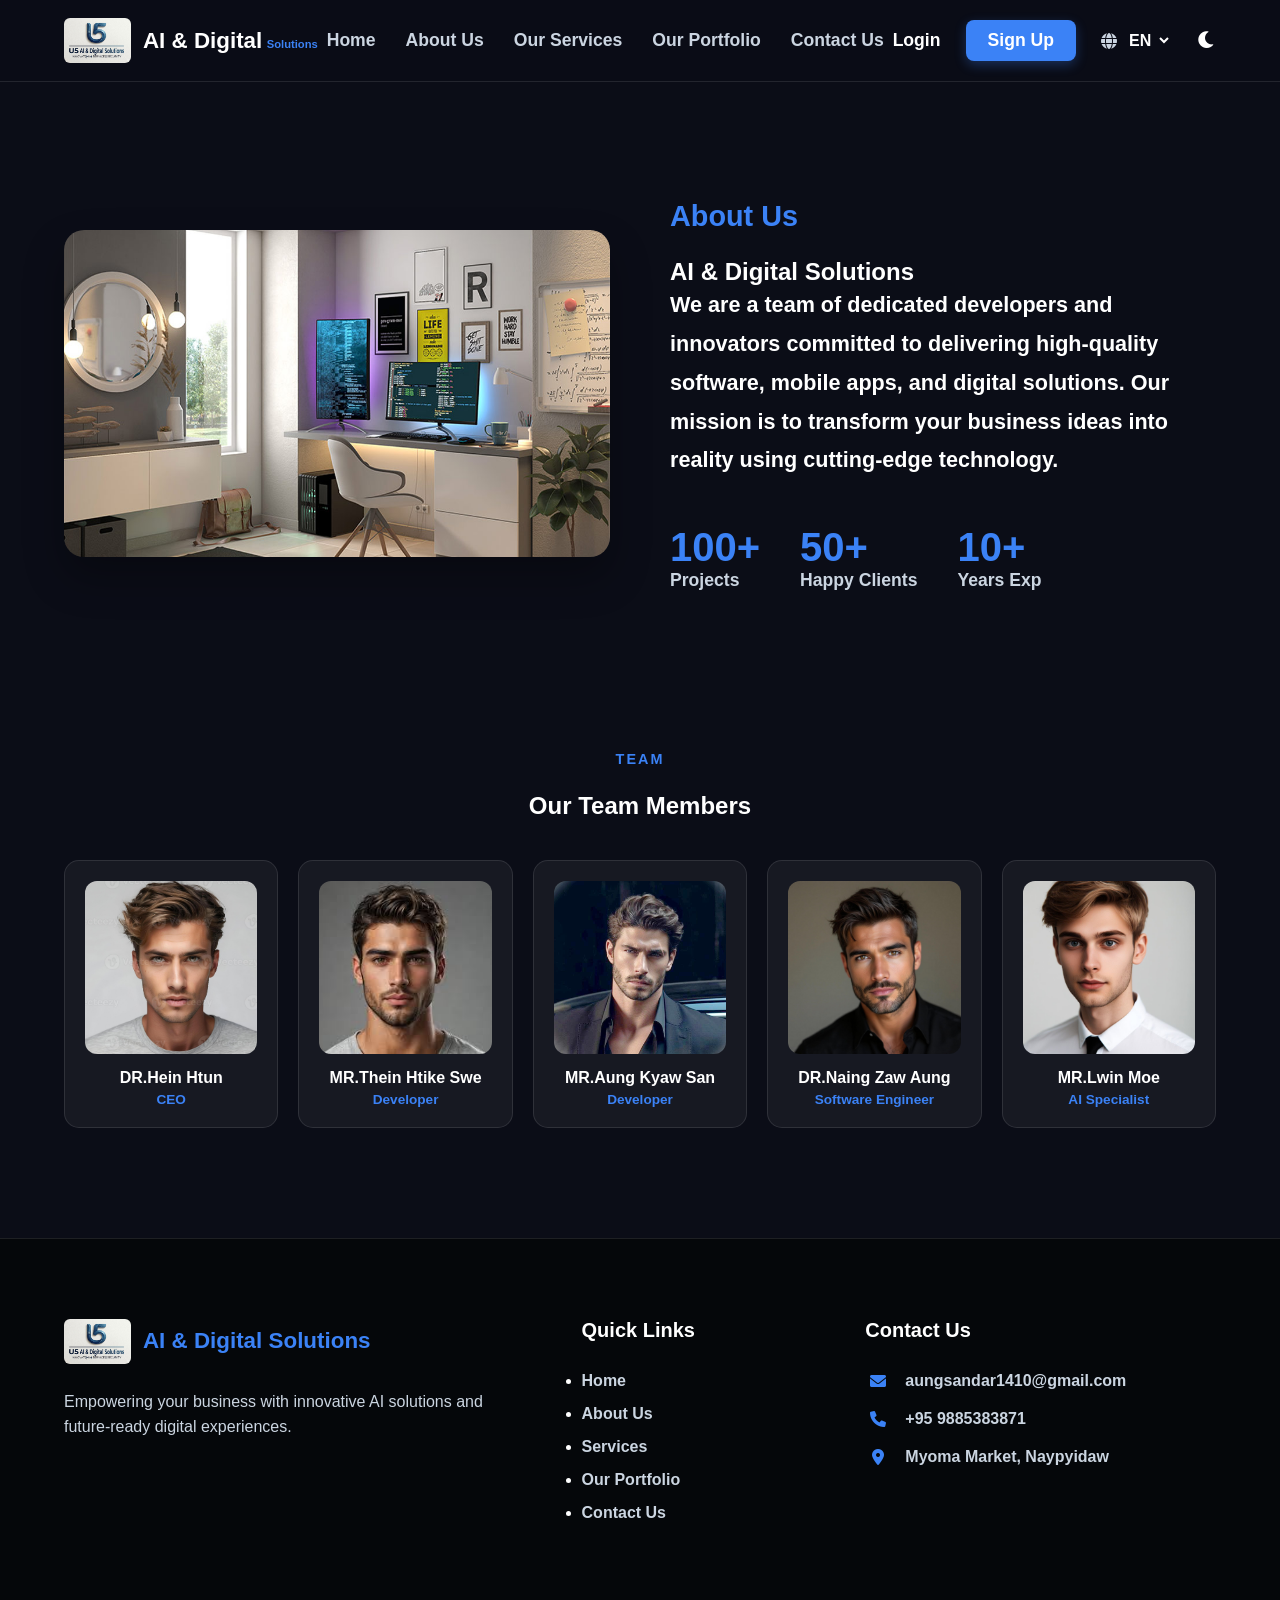
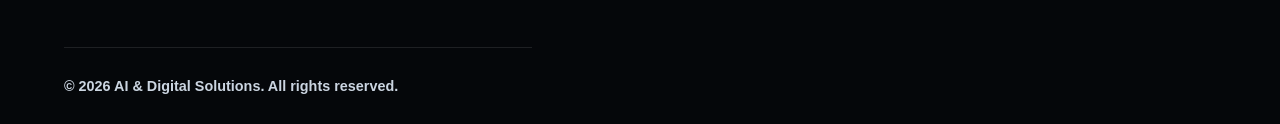
==== frontend/about.html @ fa0c750f "Fix navigation menu and footer in about page" ====
<!DOCTYPE html>
<html lang="en">

<head>
    <meta charset="UTF-8">
    <meta name="viewport" content="width=device-width, initial-scale=1.0">
    <title>About Us | AI & Digital Solutions</title>
    <link rel="stylesheet" href="style.css">
    <link rel="stylesheet" href="https://cdnjs.cloudflare.com/ajax/libs/font-awesome/6.0.0/css/all.min.css">
    <style>
        .about-page-content {
            padding-top: 100px;
            min-height: 80vh;
        }
    </style>
</head>

<body data-theme="dark">
    <nav class="navbar">
        <div class="logo-container">
            <img src="logo.png" alt="Agency Logo" class="agency-logo-small">
            <div class="logo-text">
                <span class="brand-name">AI & Digital</span>
                <span class="brand-tagline">Solutions</span>
            </div>
        </div>

        <ul class="nav-links">
            <li><a href="index.html" data-key="nav-home">Home</a></li>
            <li><a href="about.html" data-key="nav-about">About Us</a></li>
            <li><a href="services.html" data-key="nav-services">Our Services</a></li>
            <li><a href="index.html#portfolio" data-key="nav-portfolio">Our Portfolio</a></li>
            <li><a href="index.html#contact" data-key="nav-contact">Contact Us</a></li>
        </ul>

        <div class="nav-extras">
            <a href="#" class="btn-login">Login</a>
            <a href="#" class="btn-signup">Sign Up</a>
            <div class="language-selector">
                <i class="fas fa-globe"></i>
                <select id="lang-switch">
                    <option value="en">EN</option>
                    <option value="mm">MM</option>
                </select>
            </div>
            <button id="theme-toggle"><i class="fas fa-moon" id="theme-icon"></i></button>
        </div>
    </nav>

    <div class="about-page-content">
        <section id="about" class="about">
            <div class="about-container">
                <div class="about-left">
                    <div class="about-image-wrapper">
                        <img src="assets/images/about-us.jpg" alt="About Our Agency">
                        <div class="experience-badge">
                            <h2 data-key="about-exp-num">10+</h2>
                            <p data-key="about-exp-text">Years Experience</p>
                        </div>
                    </div>
                </div>

                <div class="about-right">
                    <span class="sub-title" data-key="about-sub-title">ကျွန်ုပ်တို့အကြောင်း</span>
                    <h2 class="section-title" data-key="about-main-title">AI & Digital Solutions</h2>
                    <p class="about-description" data-key="about-desc">
                        ကျွန်ုပ်တို့သည် အရည်အသွေးမြင့် Software များ၊ Mobile Application များနှင့် Digital
                        ဝန်ဆောင်မှုများကို အကောင်းဆုံး ဖန်တီးပေးနေသည့် အဖွဲ့အစည်းတစ်ခု ဖြစ်ပါသည်။ လူကြီးမင်းတို့၏
                        စီးပွားရေးလုပ်ငန်းများကို ခေတ်မီနည်းပညာများ အသုံးပြု၍ ပိုမိုတိုးတက်အောင် ကူညီဆောင်ရွက်ပေးရန်မှာ
                        ကျွန်ုပ်တို့၏ ရည်မှန်းချက်ဖြစ်ပါသည်။
                    </p>

                    <div class="about-stats">
                        <div class="stat-item">
                            <h3 data-key="stat-projects">70+</h3>
                            <p data-key="stat-projects-text">ပရောဂျက်များ</p>
                        </div>
                        <div class="stat-item">
                            <h3 data-key="stat-clients">80+</h3>
                            <p data-key="stat-clients-text">သုံးစွဲသူများ</p>
                        </div>
                        <div class="stat-item">
                            <h3 data-key="stat-exp">7+</h3>
                            <p data-key="stat-exp-text">နှစ်အတွေ့အကြုံ</p>
                        </div>
                    </div>
                </div>
            </div>
        </section>

        <section class="team-section">
            <div class="container">
                <div class="section-header">
                    <span class="sub-title">TEAM</span>
                    <h2 class="section-title" data-key="team-title">ကျွန်ုပ်တို့၏အဖွဲ့ဝင်များ</h2>
                </div>
                <div class="team-grid">
                    <div class="team-card">
                        <div class="member-img"><img src="assets/images/team1.jpg" alt="CEO"></div>
                        <div class="member-info">
                            <h3 data-key="team-1-name">DR.Hein Htun</h3>
                            <p data-key="team-1-role">CEO</p>
                        </div>
                    </div>
                    <div class="team-card">
                        <div class="member-img"><img src="assets/images/team2.jpg" alt="Developer"></div>
                        <div class="member-info">
                            <h3 data-key="team-2-name">MR.Thein Htike Swe</h3>
                            <p data-key="team-2-role">Developer</p>
                        </div>
                    </div>
                    <div class="team-card">
                        <div class="member-img"><img src="assets/images/team3.jpg" alt="Developer"></div>
                        <div class="member-info">
                            <h3 data-key="team-3-name">MR.Aung Kyaw San</h3>
                            <p data-key="team-3-role">Developer</p>
                        </div>
                    </div>
                    <div class="team-card">
                        <div class="member-img"><img src="assets/images/team4.jpg" alt="Software Engineer"></div>
                        <div class="member-info">
                            <h3 data-key="team-4-name">DR.Naing Zaw Aung</h3>
                            <p data-key="team-4-role">Software Engineer</p>
                        </div>
                    </div>
                    <div class="team-card">
                        <div class="member-img"><img src="assets/images/team5.jpg" alt="AI Specialist"></div>
                        <div class="member-info">
                            <h3 data-key="team-5-name">MR.Lwin Moe</h3>
                            <p data-key="team-5-role">AI Specialist</p>
                        </div>
                    </div>
                </div>
            </div>
        </section>
    </div>

    <footer class="footer">
        <div class="footer-container">
            <div class="footer-about">
                <div class="footer-logo">
                    <img src="logo.png" alt="Logo">
                    <span>AI & Digital Solutions</span>
                </div>
                <p data-key="footer-desc">ကျွန်ုပ်တို့သည် ခေတ်မီဆန်းသစ်သော AI နည်းပညာများနှင့် Digital
                    ဝန်ဆောင်မှုများကို အသုံးပြု၍ သင့်လုပ်ငန်းများကို အကောင်းဆုံး ကူညီဆောင်ရွက်ပေးနေပါသည်။</p>
            </div>
            <div class="footer-links">
                <h3 data-key="footer-quick-links">Quick Links</h3>
                <ul>
                    <li><a href="index.html">Home</a></li>
                    <li><a href="about.html">About Us</a></li>
                    <li><a href="index.html#services">Services</a></li>
                    <li><a href="index.html#portfolio" data-key="nav-portfolio">Portfolio</a></li>
                    <li><a href="index.html#contact" data-key="nav-contact">Contact Us</a></li>
                </ul>
            </div>
            <div class="footer-contact">
                <h3 data-key="footer-contact-title">Contact Us</h3>
                <div class="contact-item"><i class="fas fa-envelope"></i> <span>aungsandar1410@gmail.com</span></div>
                <div class="contact-item"><i class="fas fa-phone"></i> <span>+95 9885383871</span></div>
                <div class="contact-item"><i class="fas fa-location-dot"></i><span>Myoma Market, Naypyidaw</span>
                </div>
            </div>
            <div class="footer-bottom">
                <p>&copy; 2026 AI & Digital Solutions. All rights reserved.</p>
            </div>
    </footer>
    <script src="script.js"></script>
</body>

</html>
---- frontend/style.css ----
/* --- ၁။ Theme Variables --- */
:root {
    --bg-color: #0b0d17;
    --text-color: #ffffff;
    --card-bg: rgba(255, 255, 255, 0.05);
    --nav-bg: rgba(11, 13, 23, 0.95);
    /* နည်းနည်း ပိုအရောင်ရင့်ထားသည် */
    --primary-blue: #3b82f6;
    --text-dim: #cbd5e1;
    --glass-border: rgba(255, 255, 255, 0.1);
    --hero-overlay: linear-gradient(135deg, rgba(11, 13, 23, 0.6) 0%, rgba(11, 13, 23, 0.9) 100%);
}

[data-theme="light"] {
    --bg-color: #f8fafc;
    --text-color: #0f172a;
    --card-bg: rgba(255, 255, 255, 0.8);
    --nav-bg: rgba(255, 255, 255, 0.9);
    --text-dim: #475569;
    --glass-border: rgba(15, 23, 42, 0.1);
    --hero-overlay: linear-gradient(135deg, rgba(248, 250, 252, 0.7) 0%, rgba(248, 250, 252, 0.9) 100%);
}

* {
    margin: 0;
    padding: 0;
    box-sizing: border-box;
    font-family: 'Segoe UI', sans-serif;
    transition: 0.3s ease;
}

body {
    background-color: var(--bg-color);
    color: var(--text-color);
    overflow-x: hidden;
}

/* --- ၂။ Navbar (ပိုကြီးပြီး Bold တင်ထားသည်) --- */
.navbar {
    display: flex;
    justify-content: space-between;
    align-items: center;
    padding: 18px 5%;
    /* Bar ကို နည်းနည်း ပိုကြီးစေရန် Padding တိုးထားသည် */
    position: fixed;
    top: 0;
    width: 100%;
    z-index: 1000;
    background-color: var(--nav-bg);
    border-bottom: 1px solid var(--glass-border);
    backdrop-filter: blur(15px);
}

.logo-container {
    display: flex;
    align-items: center;
    gap: 12px;
}

.agency-logo-small {
    height: 45px;
    /* Logo ကို အနည်းငယ် ပိုကြီးထားသည် */
    width: auto;
    border-radius: 6px;
}

.brand-name {
    font-size: 1.4rem;
    /* စာလုံးကြီးပေးထားသည် */
    font-weight: 800;
    /* Extra Bold */
}

.brand-tagline {
    font-size: 0.7rem;
    color: var(--primary-blue);
    font-weight: 800;
}

.nav-links {
    display: flex;
    list-style: none;
    gap: 30px;
}

.nav-links a {
    text-decoration: none;
    color: var(--text-dim);
    font-size: 1.1rem;
    /* Menu စာလုံးကြီးပေးထားသည် */
    font-weight: 700;
    /* Bold တင်ထားသည် */
}

.nav-links a:hover {
    color: var(--primary-blue);
}

.nav-extras {
    display: flex;
    align-items: center;
    gap: 25px;
}

.btn-login {
    text-decoration: none;
    color: var(--text-color);
    font-size: 1.1rem;
    font-weight: 700;
    /* Bold */
}

.btn-signup {
    text-decoration: none;
    background: var(--primary-blue);
    color: white;
    padding: 10px 22px;
    border-radius: 8px;
    font-size: 1.1rem;
    font-weight: 700;
    /* Bold */
    box-shadow: 0 4px 12px rgba(59, 130, 246, 0.3);
}

.language-selector {
    display: flex;
    align-items: center;
    gap: 8px;
    color: var(--text-dim);
    font-weight: 700;
}

#lang-switch {
    background: transparent;
    color: var(--text-color);
    border: none;
    font-size: 1rem;
    cursor: pointer;
    font-weight: 700;
    outline: none;
}

#theme-toggle {
    background: transparent;
    border: none;
    color: var(--text-color);
    cursor: pointer;
    font-size: 1.2rem;
}

/* --- ၃။ Hero Section --- */
.hero {
    min-height: 100vh;
    display: flex;
    flex-direction: column;
    justify-content: center;
    align-items: center;
    padding: 160px 5% 40px 5%;
    position: relative;
    background: var(--hero-overlay), url('https://images.unsplash.com/photo-1451187580459-43490279c0fa?auto=format&fit=crop&q=80');
    background-size: cover;
    background-position: center;
    background-attachment: fixed;
}

.hero-container {
    display: flex;
    justify-content: space-between;
    align-items: center;
    width: 100%;
    max-width: 1300px;
    z-index: 2;
    margin-bottom: 60px;
}

.hero-title {
    font-size: clamp(2.5rem, 5vw, 3.5rem);
    font-weight: 800;
    line-height: 1.1;
}

.highlight {
    color: var(--primary-blue);
}

.hero-subtitle {
    color: var(--text-dim);
    font-size: 1.4rem;
    margin: 25px 0 40px;
    font-weight: 600;
}

.hero-btns {
    display: flex;
    gap: 20px;
}

.btn-get-started {
    background: var(--primary-blue);
    color: white;
    padding: 15px 35px;
    border-radius: 50px;
    text-decoration: none;
    font-weight: 600;
    display: flex;
    align-items: center;
    gap: 10px;
}

.btn-contact-us {
    background: rgba(255, 255, 255, 0.1);
    color: var(--text-color);
    padding: 15px 35px;
    border-radius: 50px;
    text-decoration: none;
    font-weight: 600;
    border: 1px solid var(--glass-border);
}

.feature-image-wrapper {
    background: transparent;
    border: none;
    box-shadow: none;
    padding: 0;
}

.agency-logo-large {
    width: 100%;
    min-width: 480px;
    max-width: 580px;
    height: auto;
    border-radius: 12px;
}

/* --- ၄။ Logo Marquee --- */
.logos-container {
    width: 100%;
    overflow: hidden;
    padding: 60px 0;
    background: transparent;
    border: none;
    white-space: nowrap;
    z-index: 3;
}

.logos-wrapper {
    display: flex;
    width: fit-content;
}

.logos-slide {
    display: flex;
    align-items: center;
    animation: 30s slide infinite linear;
}

.logos-slide img {
    height: 90px;
    margin: 0 55px;
    border-radius: 10px;
    transition: 0.3s;
}

.logos-slide img:hover {
    transform: scale(1.1);
}

@keyframes slide {
    from {
        transform: translateX(0);
    }

    to {
        transform: translateX(-100%);
    }
}

.scroll-down-icon {
    position: absolute;
    bottom: 30px;
    left: 50%;
    transform: translateX(-50%);
    color: var(--text-dim);
    font-size: 1.5rem;
    animation: bounce 2s infinite;
}

@keyframes bounce {

    0%,
    20%,
    50%,
    80%,
    100% {
        transform: translateY(0) translateX(-50%);
    }

    40% {
        transform: translateY(-10px) translateX(-50%);
    }
}

/* --- ၅။ System Status --- */
.system-status .dot {
    height: 10px;
    width: 10px;
    background-color: #22c55e;
    border-radius: 50%;
    display: inline-block;
    box-shadow: 0 0 10px #22c55e;
    animation: pulse 2s infinite;
}

@keyframes pulse {
    0% {
        opacity: 1;
    }

    50% {
        opacity: 0.4;
    }

    100% {
        opacity: 1;
    }
}

/* --- ၆။ About Section (Badge ဖျက်ပြီး စာသားကြီးထားသည်) --- */
.about {
    padding: 100px 5%;
    display: flex;
    align-items: center;
    justify-content: center;
}

.about-container {
    display: grid;
    grid-template-columns: 1fr 1fr;
    gap: 60px;
    max-width: 1200px;
    align-items: center;
}

.about-image-wrapper {
    position: relative;
}

.about-image-wrapper img {
    width: 100%;
    border-radius: 20px;
    box-shadow: 0 20px 40px rgba(0, 0, 0, 0.3);
}

/* အပြာရောင်အကွက် (Badge) ကို ဖျက်လိုက်သည် */
.experience-badge {
    display: none;
}

.sub-title {
    font-size: 1.8rem;
    /* "ကျွန်ုပ်တို့အကြောင်း" စာသားကို ကြီးပေးထားသည် */
    font-weight: 800;
    color: var(--primary-blue);
    margin-bottom: 25px;
    display: block;
}

.about-description {
    font-size: 1.35rem;
    /* စာသားကို ကြီးပေးထားသည် */
    font-weight: 600;
    /* Bold တင်ထားသည် */
    line-height: 1.8;
    color: var(--text-color);
}

.about-stats {
    display: flex;
    gap: 40px;
    margin-top: 45px;
}

.stat-item h3 {
    font-size: 2.5rem;
    font-weight: 800;
    color: var(--primary-blue);
}

.stat-item p {
    font-size: 1.1rem;
    font-weight: 700;
    color: var(--text-dim);
}

/* --- ၇။ Footer Styling --- */
.footer {
    background-color: #05070a;
    padding: 80px 5% 30px 5%;
    border-top: 1px solid var(--glass-border);
    margin-top: 50px;
}

.footer-container {
    display: grid;
    grid-template-columns: 2fr 1fr 1.5fr;
    gap: 50px;
    max-width: 1300px;
    margin: 0 auto;
}

.footer-logo {
    display: flex;
    align-items: center;
    gap: 12px;
    margin-bottom: 25px;
}

.footer-logo img {
    height: 45px;
    border-radius: 6px;
}

.footer-logo span {
    font-weight: 800;
    font-size: 1.4rem;
    color: var(--primary-blue);
}

.footer-about p {
    color: var(--text-dim);
    font-size: 1rem;
    line-height: 1.6;
    font-weight: 500;
}

.footer-links h3,
.footer-contact h3 {
    margin-bottom: 30px;
    font-size: 1.25rem;
    font-weight: 800;
}

.footer-links ul li {
    margin-bottom: 15px;
}

.footer-links ul li a {
    text-decoration: none;
    color: var(--text-dim);
    font-size: 1rem;
    font-weight: 600;
}

.footer-links ul li a:hover {
    color: var(--primary-blue);
    padding-left: 8px;
}

.contact-item {
    display: flex;
    align-items: center;
    gap: 15px;
    margin-bottom: 20px;
    color: var(--text-dim);
    font-weight: 600;
}

.contact-item i {
    color: var(--primary-blue);
    width: 25px;
    text-align: center;
}

.footer-bottom {
    border-top: 1px solid var(--glass-border);
    margin-top: 60px;
    padding-top: 30px;
    display: flex;
    justify-content: space-between;
    align-items: center;
    color: var(--text-dim);
    font-size: 0.9rem;
    font-weight: 600;
}

/* --- ၈။ Responsive Design --- */
@media (max-width: 992px) {

    .about-container,
    .footer-container {
        grid-template-columns: 1fr;
        text-align: center;
    }

    .about-stats,
    .footer-logo {
        justify-content: center;
    }
}

@media (max-width: 768px) {
    .footer-bottom {
        flex-direction: column;
        gap: 20px;
    }
}

/* --- အရင်ရှိပြီးသား CSS တွေကို မထိဘဲ အောက်ဆုံးမှာ ဒီအပိုင်းကို ထပ်တိုးပေးပါ --- */

.team-section {
    padding: 60px 5%;
    text-align: center;
}

.section-header {
    margin-bottom: 40px;
}

.section-header .sub-title {
    color: var(--primary-blue);
    letter-spacing: 2px;
    font-weight: bold;
    font-size: 0.9rem;
}

.team-grid {
    display: grid;
    grid-template-columns: repeat(5, 1fr);
    /* လူ ၅ ယောက် တစ်တန်းတည်း */
    gap: 20px;
    max-width: 1300px;
    margin: 0 auto;
}

.team-card {
    background: var(--card-bg);
    border-radius: 15px;
    padding: 20px;
    border: 1px solid var(--glass-border);
    transition: 0.4s ease;
}

.team-card:hover {
    transform: translateY(-10px);
    border-color: var(--primary-blue);
    background: rgba(59, 130, 246, 0.1);
}

.member-img {
    width: 100%;
    aspect-ratio: 1/1;
    /* ပုံတွေကို စတုရန်းပုံစံ ညီအောင်ထားသည် */
    overflow: hidden;
    border-radius: 12px;
    margin-bottom: 15px;
}

.member-img img {
    width: 100%;
    height: 100%;
    object-fit: cover;
}

.member-info h3 {
    font-size: 1rem;
    margin-bottom: 5px;
    color: #ffffff;
    /* နာမည်ကို အဖြူရောင်ထားသည် */
}

.member-info p {
    font-size: 0.85rem;
    color: var(--primary-blue);
    /* ရာထူးကို အပြာရောင်ထားသည် */
    font-weight: 600;
}

/* Mobile အတွက် တန်းစီပုံ ပြန်ညှိခြင်း */
@media (max-width: 1024px) {
    .team-grid {
        grid-template-columns: repeat(3, 1fr);
    }
}

@media (max-width: 768px) {
    .team-grid {
        grid-template-columns: repeat(2, 1fr);
    }
}

@media (max-width: 480px) {
    .team-grid {
        grid-template-columns: 1fr;
    }
}

/* --- Services Page Styles --- */
.services-grid-container {
    max-width: 1200px;
    margin: 0 auto;
    padding: 0 5%;
}

.services-grid {
    display: grid;
    grid-template-columns: repeat(auto-fit, minmax(280px, 1fr));
    gap: 30px;
    justify-content: center;
}

.service-card {
    background: var(--card-bg);
    border: 1px solid var(--glass-border);
    border-radius: 20px;
    padding: 40px 30px;
    text-align: center;
    transition: all 0.4s cubic-bezier(0.175, 0.885, 0.32, 1.275);
    position: relative;
    overflow: hidden;
}

/* Card ကို Hover လုပ်ရင် ဖြစ်မယ့် Effect */
.service-card:hover {
    transform: translateY(-12px);
    border-color: var(--primary-blue);
    box-shadow: 0 15px 30px rgba(59, 130, 246, 0.2);
    background: rgba(59, 130, 246, 0.05);
}

.service-icon {
    font-size: 3rem;
    color: var(--primary-blue);
    margin-bottom: 20px;
    transition: 0.3s;
}

.service-card:hover .service-icon {
    transform: scale(1.1);
    filter: drop-shadow(0 0 10px var(--primary-blue));
}

.service-card h3 {
    margin-bottom: 15px;
    font-size: 1.3rem;
    color: var(--text-color);
}

.service-card p {
    color: var(--text-dim);
    line-height: 1.6;
    font-size: 0.95rem;
}

/* Mobile အတွက် ညှိချက် */
@media (max-width: 768px) {
    .services-grid {
        grid-template-columns: 1fr;
    }
}
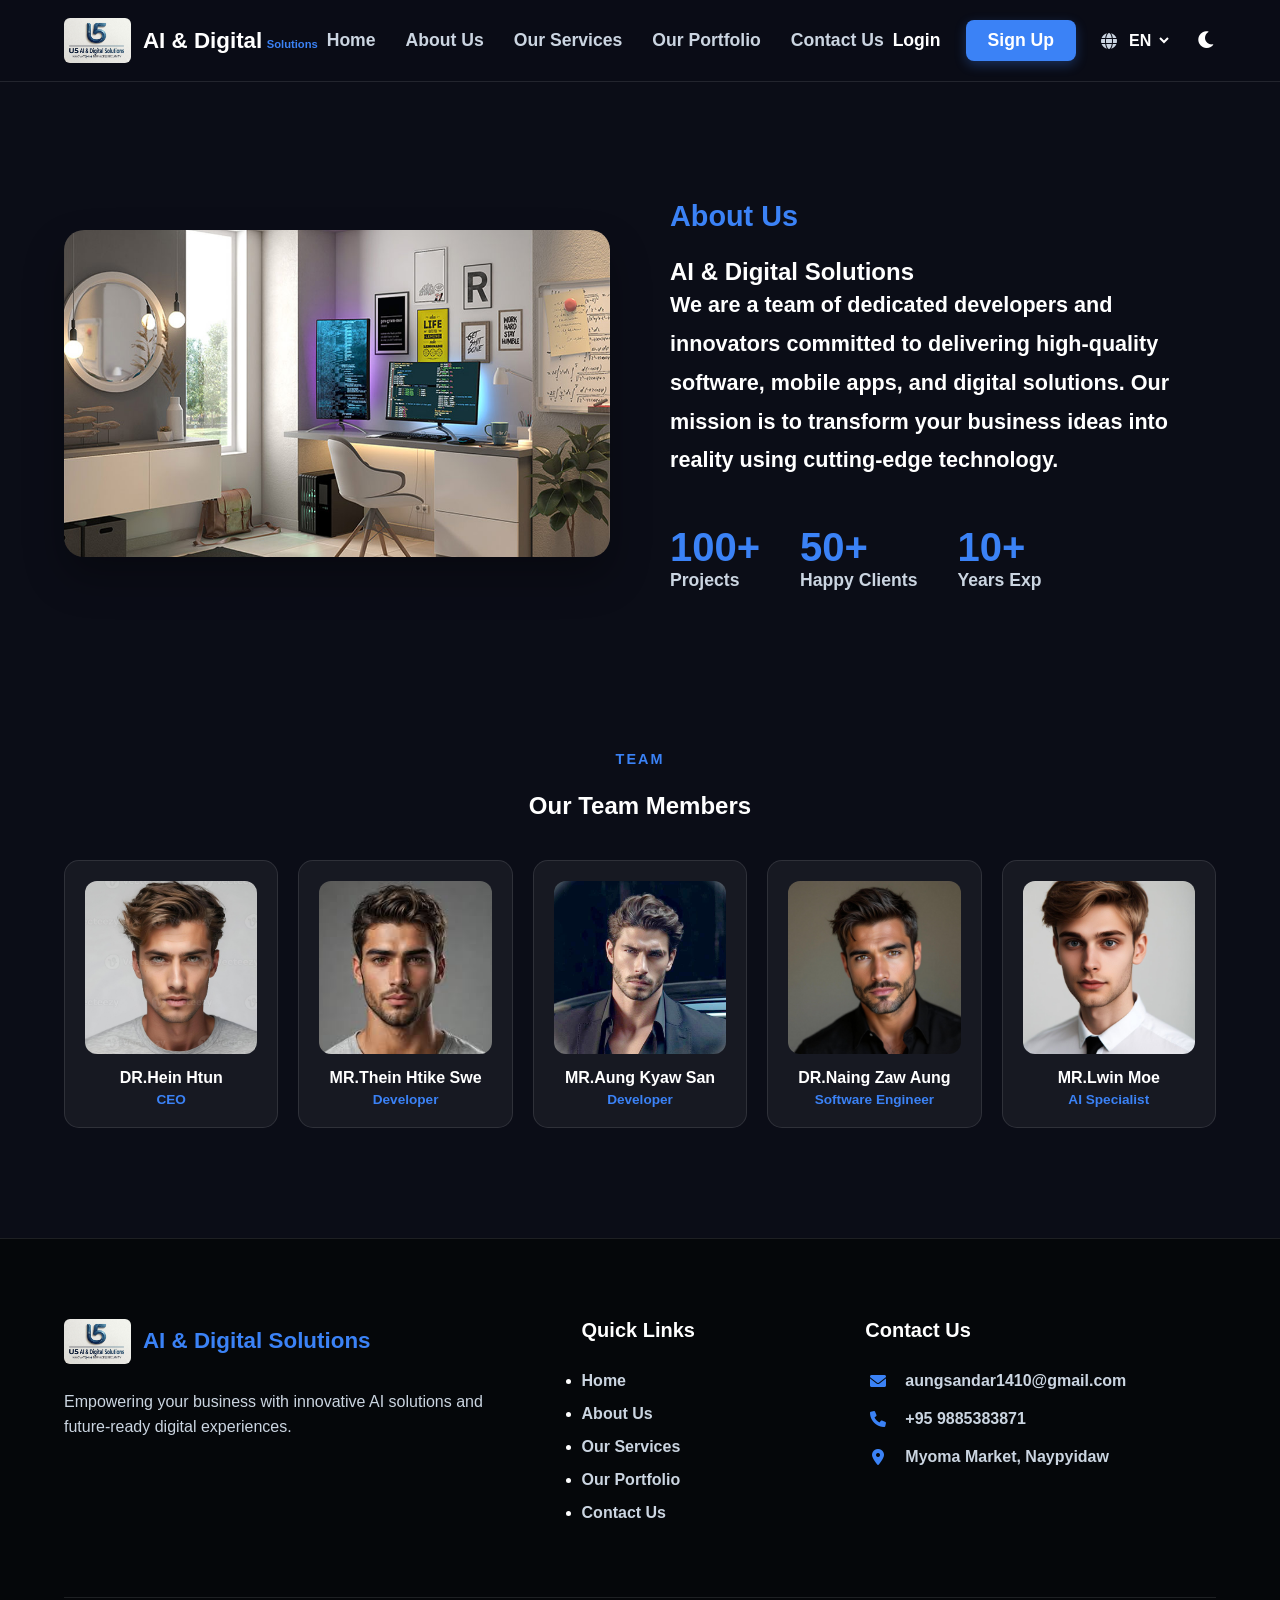
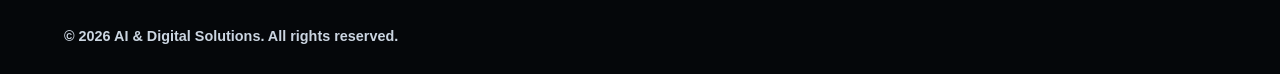
==== commit 3e2e78a4: "Fix navigation menu and footer in about page" ====
--- a/frontend/about.html
+++ b/frontend/about.html
@@ -34,8 +34,8 @@
         </ul>
 
         <div class="nav-extras">
-            <a href="#" class="btn-login">Login</a>
-            <a href="#" class="btn-signup">Sign Up</a>
+            <a href="#" class="btn-login" data-key="btn-login">Login</a>
+            <a href="#" class="btn-signup" data-key="btn-signup">Sign Up</a>
             <div class="language-selector">
                 <i class="fas fa-globe"></i>
                 <select id="lang-switch">
@@ -61,27 +61,26 @@
                 </div>
 
                 <div class="about-right">
-                    <span class="sub-title" data-key="about-sub-title">ကျွန်ုပ်တို့အကြောင်း</span>
+                    <span class="sub-title" data-key="about-sub-title">About Us</span>
                     <h2 class="section-title" data-key="about-main-title">AI & Digital Solutions</h2>
                     <p class="about-description" data-key="about-desc">
-                        ကျွန်ုပ်တို့သည် အရည်အသွေးမြင့် Software များ၊ Mobile Application များနှင့် Digital
-                        ဝန်ဆောင်မှုများကို အကောင်းဆုံး ဖန်တီးပေးနေသည့် အဖွဲ့အစည်းတစ်ခု ဖြစ်ပါသည်။ လူကြီးမင်းတို့၏
-                        စီးပွားရေးလုပ်ငန်းများကို ခေတ်မီနည်းပညာများ အသုံးပြု၍ ပိုမိုတိုးတက်အောင် ကူညီဆောင်ရွက်ပေးရန်မှာ
-                        ကျွန်ုပ်တို့၏ ရည်မှန်းချက်ဖြစ်ပါသည်။
+                        We are an organization creating high-quality software, mobile applications, and digital
+                        services.
+                        Our mission is to help your business grow using modern technology.
                     </p>
 
                     <div class="about-stats">
                         <div class="stat-item">
                             <h3 data-key="stat-projects">70+</h3>
-                            <p data-key="stat-projects-text">ပရောဂျက်များ</p>
+                            <p data-key="stat-projects-text">Projects</p>
                         </div>
                         <div class="stat-item">
                             <h3 data-key="stat-clients">80+</h3>
-                            <p data-key="stat-clients-text">သုံးစွဲသူများ</p>
+                            <p data-key="stat-clients-text">Clients</p>
                         </div>
                         <div class="stat-item">
                             <h3 data-key="stat-exp">7+</h3>
-                            <p data-key="stat-exp-text">နှစ်အတွေ့အကြုံ</p>
+                            <p data-key="stat-exp-text">Years Exp</p>
                         </div>
                     </div>
                 </div>
@@ -91,8 +90,8 @@
         <section class="team-section">
             <div class="container">
                 <div class="section-header">
-                    <span class="sub-title">TEAM</span>
-                    <h2 class="section-title" data-key="team-title">ကျွန်ုပ်တို့၏အဖွဲ့ဝင်များ</h2>
+                    <span class="sub-title" data-key="team-sub-title">TEAM</span>
+                    <h2 class="section-title" data-key="team-title">Our Team Members</h2>
                 </div>
                 <div class="team-grid">
                     <div class="team-card">
@@ -142,15 +141,15 @@
                     <img src="logo.png" alt="Logo">
                     <span>AI & Digital Solutions</span>
                 </div>
-                <p data-key="footer-desc">ကျွန်ုပ်တို့သည် ခေတ်မီဆန်းသစ်သော AI နည်းပညာများနှင့် Digital
-                    ဝန်ဆောင်မှုများကို အသုံးပြု၍ သင့်လုပ်ငန်းများကို အကောင်းဆုံး ကူညီဆောင်ရွက်ပေးနေပါသည်။</p>
+                <p data-key="footer-desc">We help your business succeed using cutting-edge AI technology and digital
+                    services.</p>
             </div>
             <div class="footer-links">
                 <h3 data-key="footer-quick-links">Quick Links</h3>
                 <ul>
-                    <li><a href="index.html">Home</a></li>
-                    <li><a href="about.html">About Us</a></li>
-                    <li><a href="index.html#services">Services</a></li>
+                    <li><a href="index.html" data-key="nav-home">Home</a></li>
+                    <li><a href="about.html" data-key="nav-about">About Us</a></li>
+                    <li><a href="services.html" data-key="nav-services">Services</a></li>
                     <li><a href="index.html#portfolio" data-key="nav-portfolio">Portfolio</a></li>
                     <li><a href="index.html#contact" data-key="nav-contact">Contact Us</a></li>
                 </ul>
@@ -159,12 +158,13 @@
                 <h3 data-key="footer-contact-title">Contact Us</h3>
                 <div class="contact-item"><i class="fas fa-envelope"></i> <span>aungsandar1410@gmail.com</span></div>
                 <div class="contact-item"><i class="fas fa-phone"></i> <span>+95 9885383871</span></div>
-                <div class="contact-item"><i class="fas fa-location-dot"></i><span>Myoma Market, Naypyidaw</span>
-                </div>
+                <div class="contact-item"><i class="fas fa-location-dot"></i><span data-key="footer-location">Myoma
+                        Market, Naypyidaw</span></div>
             </div>
-            <div class="footer-bottom">
-                <p>&copy; 2026 AI & Digital Solutions. All rights reserved.</p>
-            </div>
+        </div>
+        <div class="footer-bottom">
+            <p>&copy; 2026 AI & Digital Solutions. All rights reserved.</p>
+        </div>
     </footer>
     <script src="script.js"></script>
 </body>
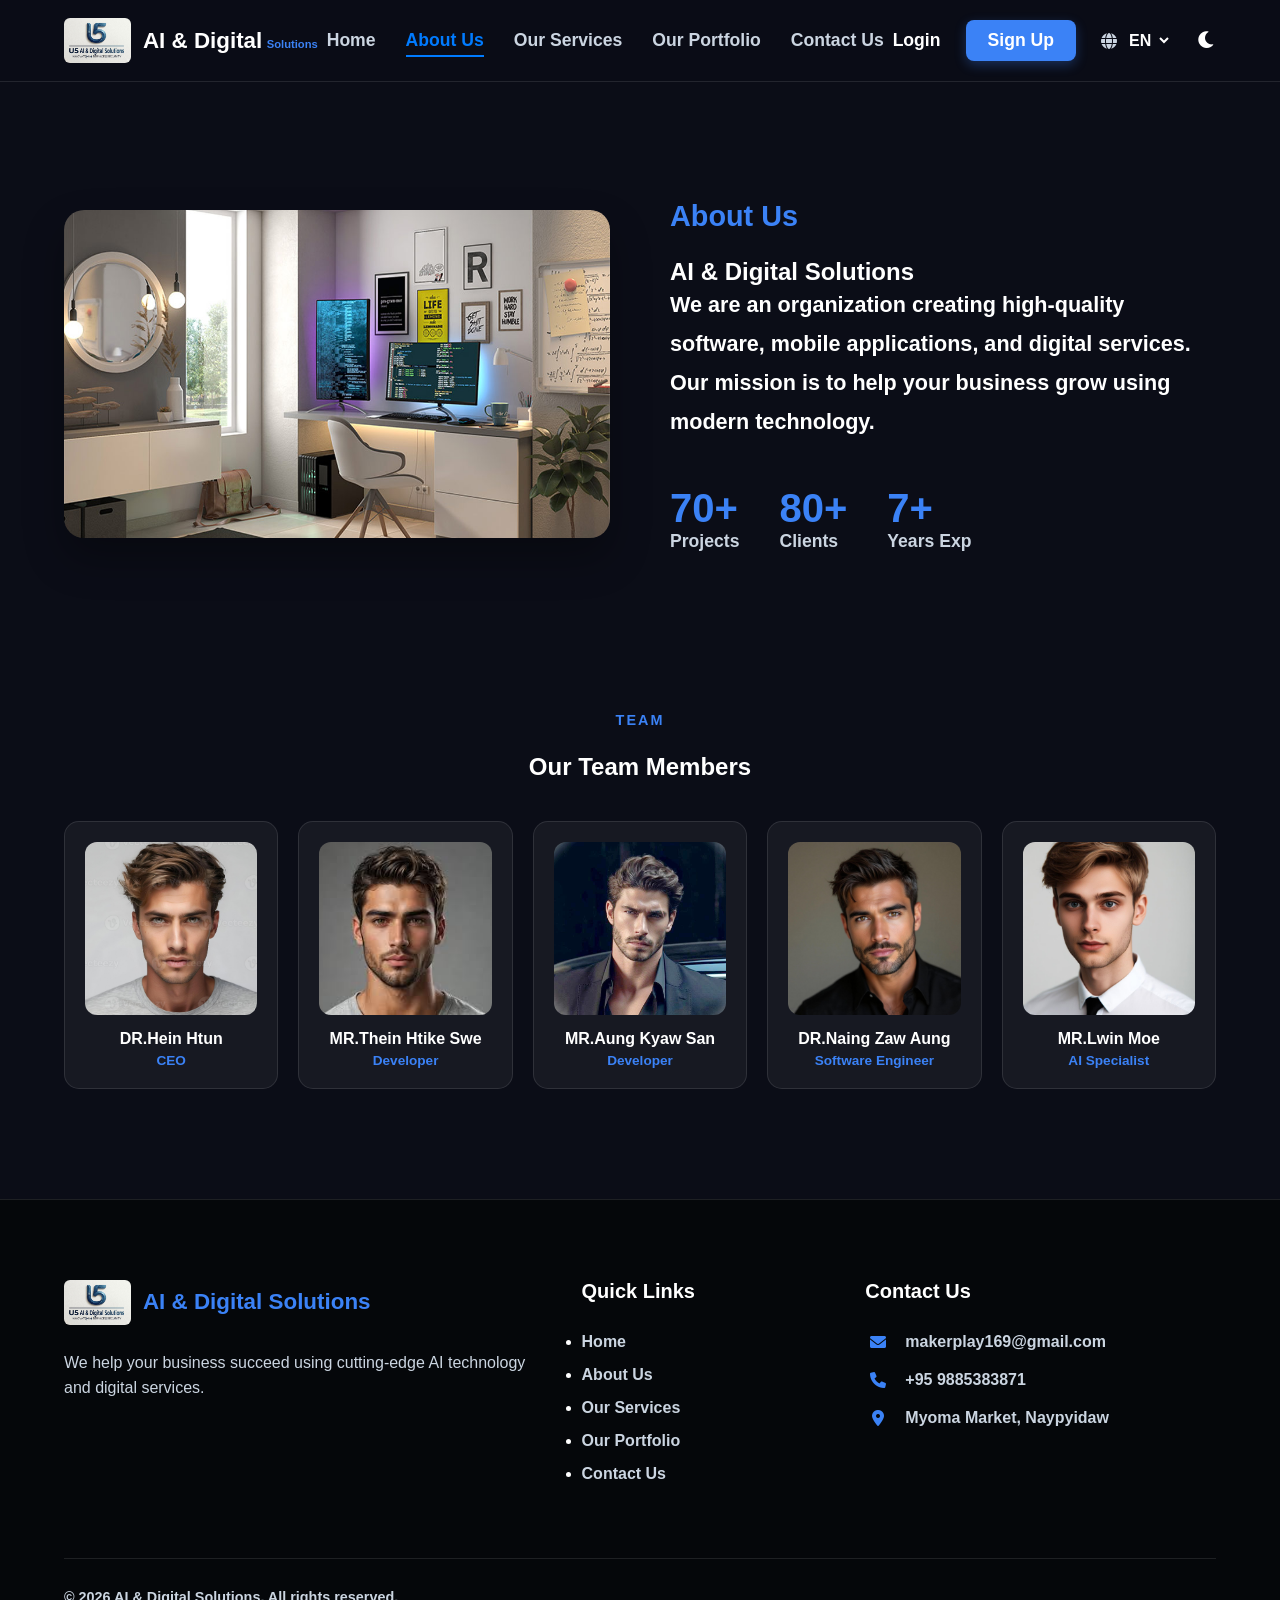
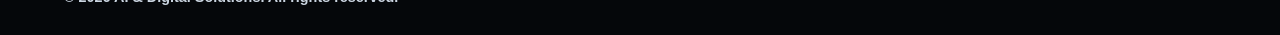
==== commit 44f30950: "Update site name to MM AI Digital" ====
--- a/frontend/about.html
+++ b/frontend/about.html
@@ -156,7 +156,7 @@
             </div>
             <div class="footer-contact">
                 <h3 data-key="footer-contact-title">Contact Us</h3>
-                <div class="contact-item"><i class="fas fa-envelope"></i> <span>aungsandar1410@gmail.com</span></div>
+                <div class="contact-item"><i class="fas fa-envelope"></i> <span>makerplay169@gmail.com</span></div>
                 <div class="contact-item"><i class="fas fa-phone"></i> <span>+95 9885383871</span></div>
                 <div class="contact-item"><i class="fas fa-location-dot"></i><span data-key="footer-location">Myoma
                         Market, Naypyidaw</span></div>
--- a/frontend/style.css
+++ b/frontend/style.css
@@ -595,25 +595,39 @@
 }
 
 /* --- Services Page Styles --- */
+.services-page-content {
+    padding-top: 100px;
+    padding-bottom: 80px;
+    min-height: 80vh;
+}
+
 .services-grid-container {
-    max-width: 1200px;
+    max-width: 1400px;
+    /* အရင် 1200px ကို 1400px ချဲ့လိုက်လို့ ဘေးတွေမှာ ဟမနေတော့ဘဲ ပုံထဲကလို ကျယ်သွားပါမယ် */
     margin: 0 auto;
     padding: 0 5%;
 }
 
 .services-grid {
     display: grid;
-    grid-template-columns: repeat(auto-fit, minmax(280px, 1fr));
+    grid-template-columns: repeat(3, 1fr);
+    /* ၃ ခု အတိအကျ ပေါ်စေရန် auto-fit ဖြုတ်လိုက်သည် */
     gap: 30px;
     justify-content: center;
 }
 
 .service-card {
+    display: flex;
+    flex-direction: column;
+    height: 100%;
+    /* ကတ် ၆ ခုလုံး အမြင့် တစ်ပြေးညီတည်း ဖြစ်စေရန် */
     background: var(--card-bg);
     border: 1px solid var(--glass-border);
-    border-radius: 20px;
+    border-radius: 12px;
+    /* ပုံထဲကလို ထောင့်ချိုးလေးတွေ သေသပ်စေရန် */
     padding: 40px 30px;
-    text-align: center;
+    text-align: left;
+    /* ပုံထဲကအတိုင်း ဘယ်ဘက်ကို ကပ်သွားစေရန် */
     transition: all 0.4s cubic-bezier(0.175, 0.885, 0.32, 1.275);
     position: relative;
     overflow: hidden;
@@ -628,7 +642,7 @@
 }
 
 .service-icon {
-    font-size: 3rem;
+    font-size: 2.5rem;
     color: var(--primary-blue);
     margin-bottom: 20px;
     transition: 0.3s;
@@ -646,14 +660,243 @@
 }
 
 .service-card p {
+    flex-grow: 1;
+    /* စာသားနေရာကို လိုသလောက်ယူပြီး အောက်ခြေက ခလုတ်ကို တွန်းပို့ရန် */
     color: var(--text-dim);
     line-height: 1.6;
     font-size: 0.95rem;
-}
-
-/* Mobile အတွက် ညှိချက် */
+    margin-bottom: 15px;
+}
+
+/* Watch Now ခလုတ်အတွက် CSS */
+.btn-tutorial {
+    display: inline-block;
+    align-self: flex-start;
+    /* ခလုတ်ကို ဘယ်ဘက်မှာပဲ ကပ်နေစေရန် */
+    margin-top: auto;
+    /* အောက်ခြေမှာ ကပ်နေစေရန် */
+    padding: 8px 20px;
+    background-color: var(--primary-blue);
+    color: white !important;
+    text-decoration: none;
+    border-radius: 5px;
+    font-size: 0.9rem;
+    font-weight: bold;
+    transition: 0.3s;
+}
+
+.btn-tutorial:hover {
+    background-color: #38bdf8;
+}
+
+/* Mobile & Tablet အတွက် ညှိချက် */
+@media (max-width: 1024px) {
+    .services-grid {
+        grid-template-columns: repeat(2, 1fr);
+        /* Tablet မှာ ၂ ခုတန်း */
+    }
+}
+
 @media (max-width: 768px) {
     .services-grid {
         grid-template-columns: 1fr;
-    }
+        /* Mobile မှာ ၁ ခုတန်း */
+    }
+}
+
+/* Active Link အတွက် အပြာရောင်မျဉ်းလေး ပေါ်စေရန် */
+.nav-links li a.active {
+    color: #007bff;
+    /* စာသားကို အပြာရောင်ပြောင်းရန် */
+    border-bottom: 2px solid #007bff;
+    /* အောက်က မျဉ်းပြာလေး တားရန် */
+    padding-bottom: 5px;
+    font-weight: bold;
+}
+
+/* --- Contact Page Styles --- */
+.contact-page-container {
+    padding: 100px 5%;
+    min-height: 80vh;
+}
+
+.contact-wrapper {
+    display: flex;
+    flex-wrap: wrap;
+    gap: 40px;
+    max-width: 1200px;
+    margin: 0 auto;
+}
+
+/* Card နှစ်ခုလုံးကို အမည်းရောင်ပြောင်းပြီး Border လေးထည့်ထားပါတယ် */
+/* --- Contact Page Styles --- */
+
+/* ၁။ ပုံမှန် (Day Mode) အတွက် - Card များကို အဖြူရောင်ထားခြင်း */
+.contact-form-section,
+.contact-info-section {
+    flex: 1;
+    min-width: 300px;
+    padding: 30px;
+    background-color: #ffffff;
+    /* Day mode မှာ အဖြူရောင် */
+    border: 1px solid #eeeeee;
+    border-radius: 15px;
+    box-shadow: 0 5px 15px rgba(0, 0, 0, 0.05);
+    color: #000000;
+    /* စာသားကို အမည်းရောင်ထားပါ */
+}
+
+/* Day Mode မှာ Label နှင့် Header အရောင်များ */
+.contact-form-section h2,
+.contact-info-section h2,
+.input-group label {
+    color: #333333;
+}
+
+/* Day Mode မှာ Input Box များ */
+.input-group input,
+.input-group textarea {
+    width: 100%;
+    padding: 12px;
+    border: 1px solid #ddd;
+    border-radius: 8px;
+    background: #ffffff;
+    color: #000000;
+}
+
+/* ၂။ Dark Mode ပြောင်းလိုက်လျှင် - Card များကို အမည်းရောင် ပြောင်းလဲခြင်း */
+[data-theme="dark"] .contact-form-section,
+[data-theme="dark"] .contact-info-section {
+    background-color: #000000;
+    /* Dark mode မှာ အမည်းရောင် */
+    border: 1px solid rgba(255, 255, 255, 0.1);
+    color: #ffffff;
+}
+
+[data-theme="dark"] .contact-form-section h2,
+[data-theme="dark"] .contact-info-section h2,
+[data-theme="dark"] .input-group label {
+    color: #ffffff;
+}
+
+[data-theme="dark"] .input-group input,
+[data-theme="dark"] .input-group textarea {
+    background: rgba(255, 255, 255, 0.05);
+    border: 1px solid rgba(255, 255, 255, 0.2);
+    color: #ffffff;
+}
+
+.input-group {
+    margin-bottom: 20px;
+}
+
+.input-group label {
+    display: block;
+    margin-bottom: 8px;
+    font-weight: bold;
+    color: #cccccc;
+    /* Label စာသားကို ခဲရောင်ဖျော့ဖျော့ပြောင်းခြင်း */
+}
+
+/* Input Box တွေထဲမှာ စာရိုက်ရင် မြင်ရအောင် အရောင်ညှိခြင်း */
+.input-group input,
+.input-group textarea {
+    width: 100%;
+    padding: 12px;
+    border: 1px solid rgba(255, 255, 255, 0.2);
+    border-radius: 8px;
+    background: rgba(255, 255, 255, 0.05);
+    /* Input ထဲကို မှောင်မှောင်လေးဖြစ်စေရန် */
+    color: #ffffff;
+    font-family: inherit;
+    outline: none;
+}
+
+.input-group input:focus,
+.input-group textarea:focus {
+    border-color: #007bff;
+    /* Focus ဖြစ်ရင် အပြာရောင်လင်းစေရန် */
+}
+
+.btn-submit {
+    padding: 12px 25px;
+    background: #007bff;
+    color: white;
+    border: none;
+    border-radius: 8px;
+    cursor: pointer;
+    font-size: 1rem;
+    transition: 0.3s;
+    width: 100%;
+    /* ခလုတ်ကို အပြည့်ဆွဲဆန့်ထားခြင်း */
+}
+
+.btn-submit:hover {
+    background: #0056b3;
+}
+
+.info-item {
+    display: flex;
+    align-items: center;
+    gap: 15px;
+    margin-bottom: 20px;
+}
+
+.info-item i {
+    font-size: 1.5rem;
+    color: #007bff;
+    width: 30px;
+}
+
+.info-item h4 {
+    margin: 0;
+    color: #ffffff;
+}
+
+.info-item p {
+    margin: 0;
+    color: #aaaaaa;
+}
+
+.map-container {
+    margin-top: 30px;
+    height: 250px;
+    border-radius: 10px;
+    overflow: hidden;
+    border: 1px solid rgba(255, 255, 255, 0.1);
+}
+
+.map-container iframe {
+    width: 100%;
+    height: 100%;
+
+}
+
+@media (max-width: 768px) {
+    .contact-wrapper {
+        flex-direction: column;
+    }
+}
+
+.contact-header-text {
+    text-align: center;
+    margin-bottom: 50px;
+}
+
+.contact-header-text h2 {
+    font-size: 2.2rem;
+    color: var(--text-color);
+    margin-bottom: 10px;
+}
+
+.contact-header-text p {
+    font-size: 1.2rem;
+    color: #007bff;
+    /* အပြာရောင်လေးနဲ့ ပေါ်လွင်အောင် ထားခြင်း */
+    font-weight: 500;
+}
+
+/* Dark mode မှာ စာသားအရောင် မပျောက်အောင် ညှိခြင်း */
+[data-theme="dark"] .contact-header-text h2 {
+    color: #ffffff;
 }
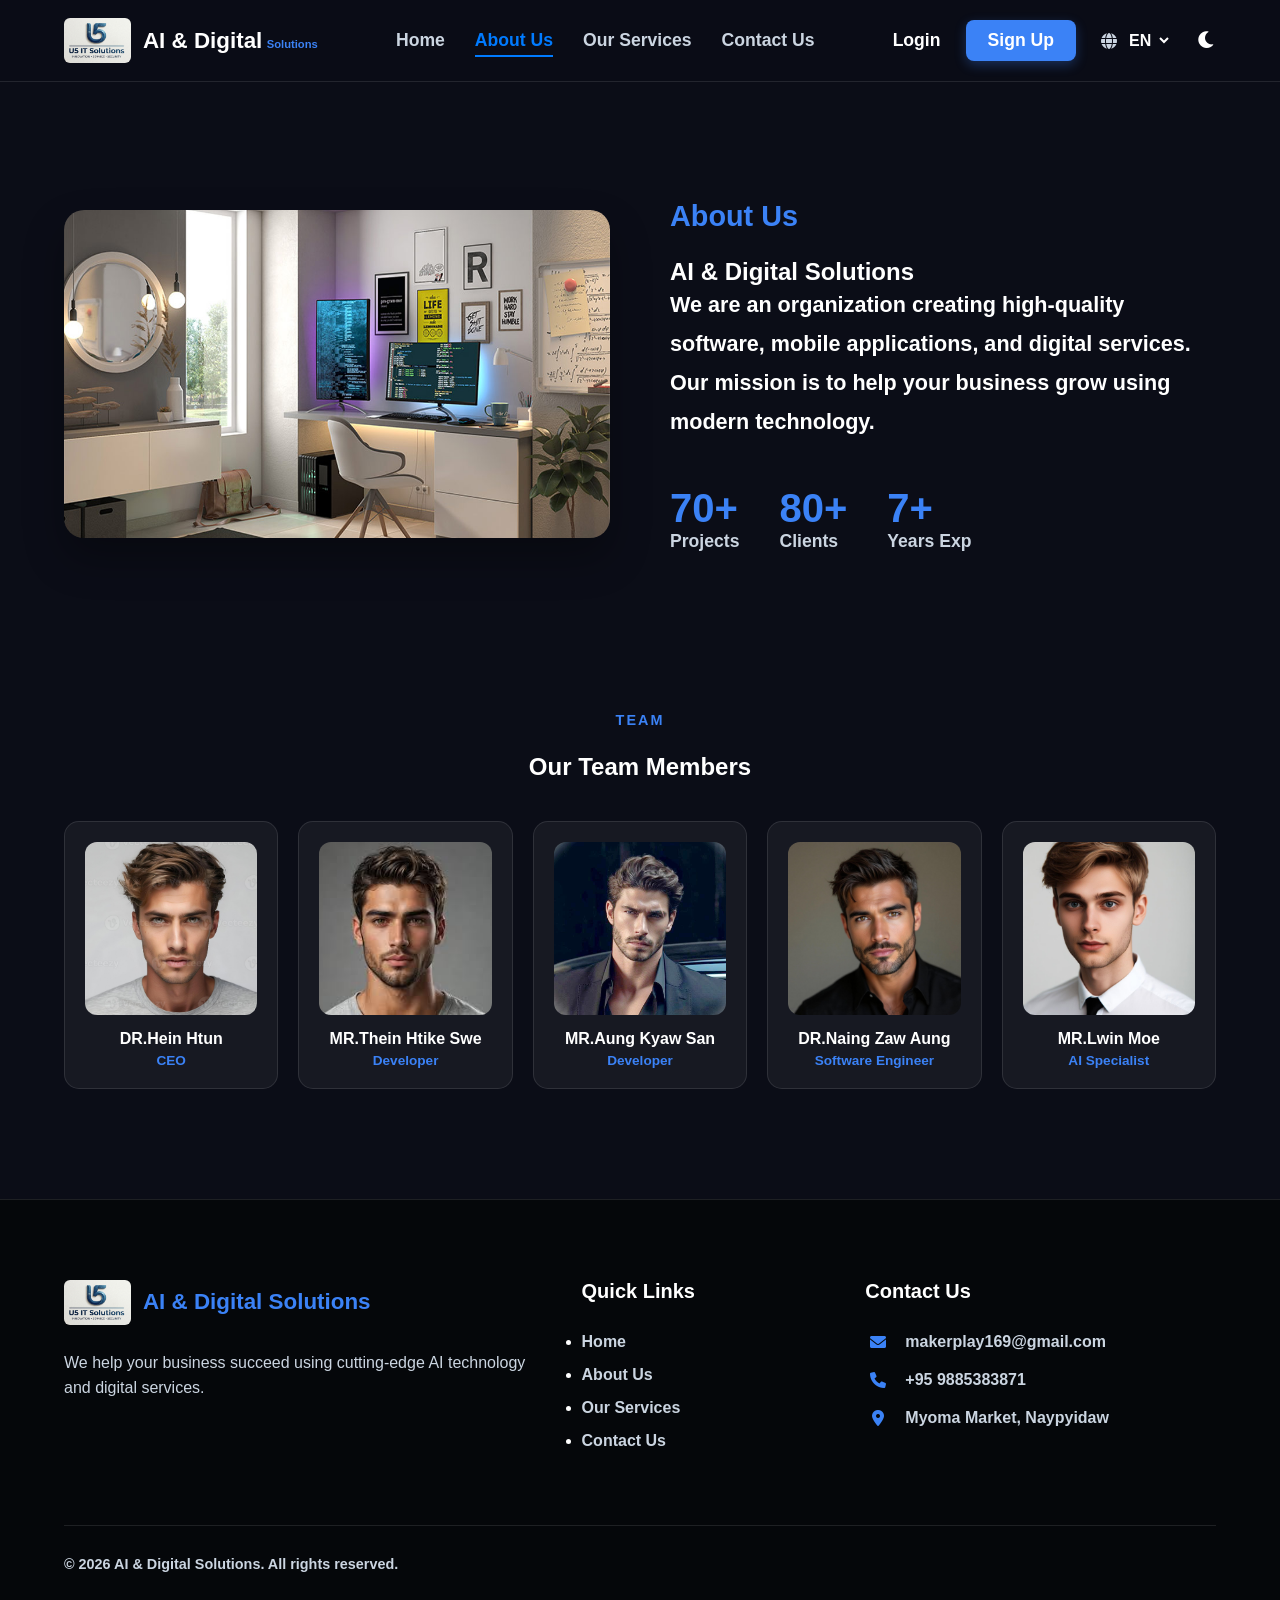
==== commit d358950e: "Fix: Align contact buttons and update software services" ====
--- a/frontend/about.html
+++ b/frontend/about.html
@@ -29,8 +29,8 @@
             <li><a href="index.html" data-key="nav-home">Home</a></li>
             <li><a href="about.html" data-key="nav-about">About Us</a></li>
             <li><a href="services.html" data-key="nav-services">Our Services</a></li>
-            <li><a href="index.html#portfolio" data-key="nav-portfolio">Our Portfolio</a></li>
-            <li><a href="index.html#contact" data-key="nav-contact">Contact Us</a></li>
+            <!-- <li><a href="#" data-key="nav-portfolio">Our Portfolio</a></li> -->
+            <li><a href="contact.html" data-key="nav-contact">Contact Us</a></li>
         </ul>
 
         <div class="nav-extras">
@@ -150,8 +150,8 @@
                     <li><a href="index.html" data-key="nav-home">Home</a></li>
                     <li><a href="about.html" data-key="nav-about">About Us</a></li>
                     <li><a href="services.html" data-key="nav-services">Services</a></li>
-                    <li><a href="index.html#portfolio" data-key="nav-portfolio">Portfolio</a></li>
-                    <li><a href="index.html#contact" data-key="nav-contact">Contact Us</a></li>
+                    <!-- <li><a href="#" data-key="nav-portfolio">Portfolio</a></li> -->
+                    <li><a href="contact.html" data-key="nav-contact">Contact Us</a></li>
                 </ul>
             </div>
             <div class="footer-contact">
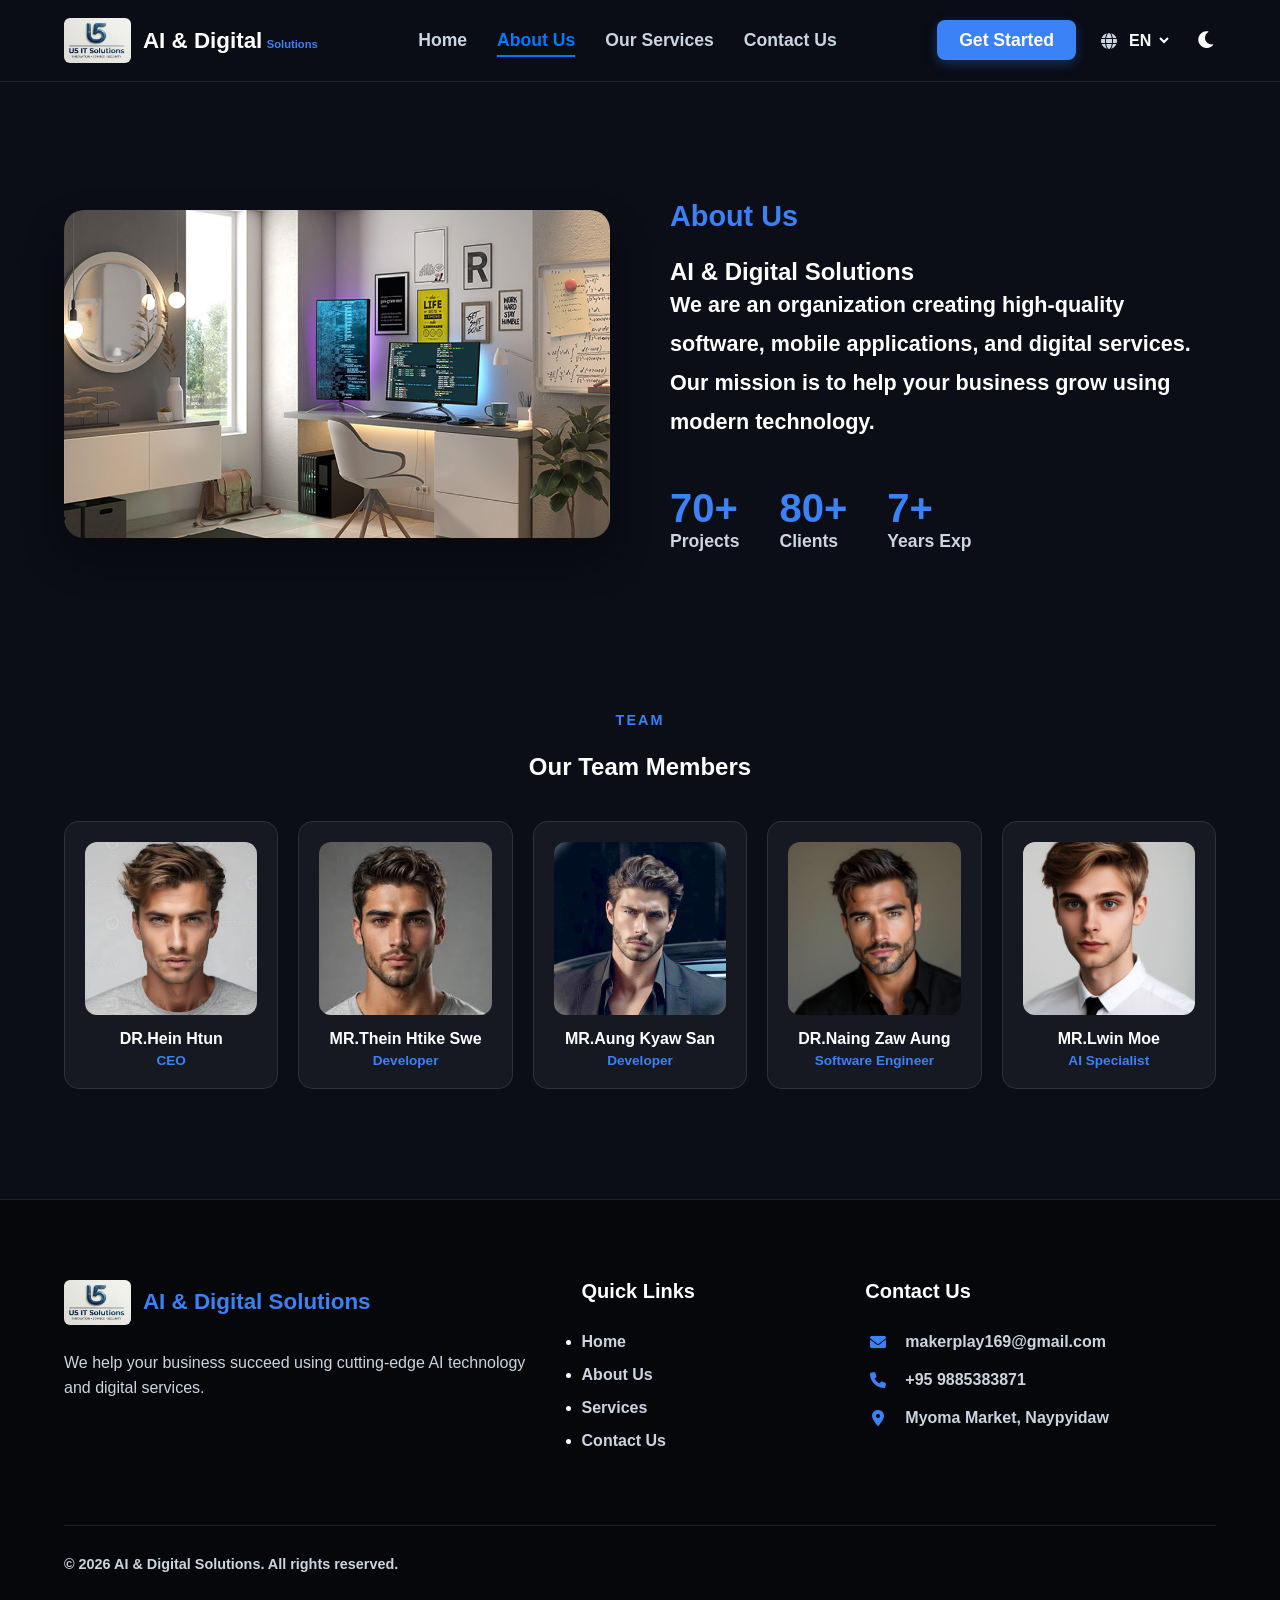
==== commit 464fce57: "Update Google Login settings and About page" ====
--- a/frontend/about.html
+++ b/frontend/about.html
@@ -5,6 +5,7 @@
     <meta charset="UTF-8">
     <meta name="viewport" content="width=device-width, initial-scale=1.0">
     <title>About Us | AI & Digital Solutions</title>
+    <script src="https://accounts.google.com/gsi/client" async defer></script>
     <link rel="stylesheet" href="style.css">
     <link rel="stylesheet" href="https://cdnjs.cloudflare.com/ajax/libs/font-awesome/6.0.0/css/all.min.css">
     <style>
@@ -34,8 +35,7 @@
         </ul>
 
         <div class="nav-extras">
-            <a href="#" class="btn-login" data-key="btn-login">Login</a>
-            <a href="#" class="btn-signup" data-key="btn-signup">Sign Up</a>
+            <div id="nav-auth-container"></div>
             <div class="language-selector">
                 <i class="fas fa-globe"></i>
                 <select id="lang-switch">
--- a/frontend/style.css
+++ b/frontend/style.css
@@ -899,4 +899,63 @@
 /* Dark mode မှာ စာသားအရောင် မပျောက်အောင် ညှိခြင်း */
 [data-theme="dark"] .contact-header-text h2 {
     color: #ffffff;
+}
+
+/* Modal Background */
+.modal {
+    display: none;
+    position: fixed;
+    z-index: 1000;
+    left: 0;
+    top: 0;
+    width: 100%;
+    height: 100%;
+    background-color: rgba(0, 0, 0, 0.7);
+    /* နည်းနည်း ပိုမှောင်မှ Modal က ကြွလာမှာ */
+    backdrop-filter: blur(5px);
+    /* Background ကို ဝါးပေးတာ (Modern look) */
+}
+
+/* Modal Box */
+.modal-content {
+    background-color: #fff;
+    margin: 10% auto;
+    padding: 40px;
+    border-radius: 16px;
+    /* ထောင့်လေးတွေ ပိုဝိုင်းသွားမယ် */
+    width: 90%;
+    max-width: 400px;
+    text-align: center;
+    position: relative;
+    box-shadow: 0 10px 25px rgba(0, 0, 0, 0.2);
+    color: #333;
+}
+
+/* X ခလုတ်ကို နှိပ်ရလွယ်အောင် Area ချဲ့မယ် */
+.close-modal {
+    position: absolute;
+    right: 15px;
+    top: 10px;
+    font-size: 35px;
+    /* နည်းနည်း ထပ်ချဲ့လိုက်တယ် */
+    font-weight: bold;
+    color: #333;
+    cursor: pointer;
+    z-index: 9999 !important;
+    /* ဒါ အရေးကြီးဆုံးပဲ၊ ဘာကမှ လာဖုံးလို့မရအောင် */
+    padding: 10px;
+    /* နှိပ်ရမယ့် ဧရိယာ ပိုကျယ်သွားအောင် */
+    line-height: 1;
+}
+
+.modal {
+    z-index: 9998 !important;
+    /* Modal က ဒုတိယ အပေါ်ဆုံး */
+}
+
+/* Google Button Container */
+.auth-options {
+    margin-top: 25px;
+    display: flex;
+    justify-content: center;
 }
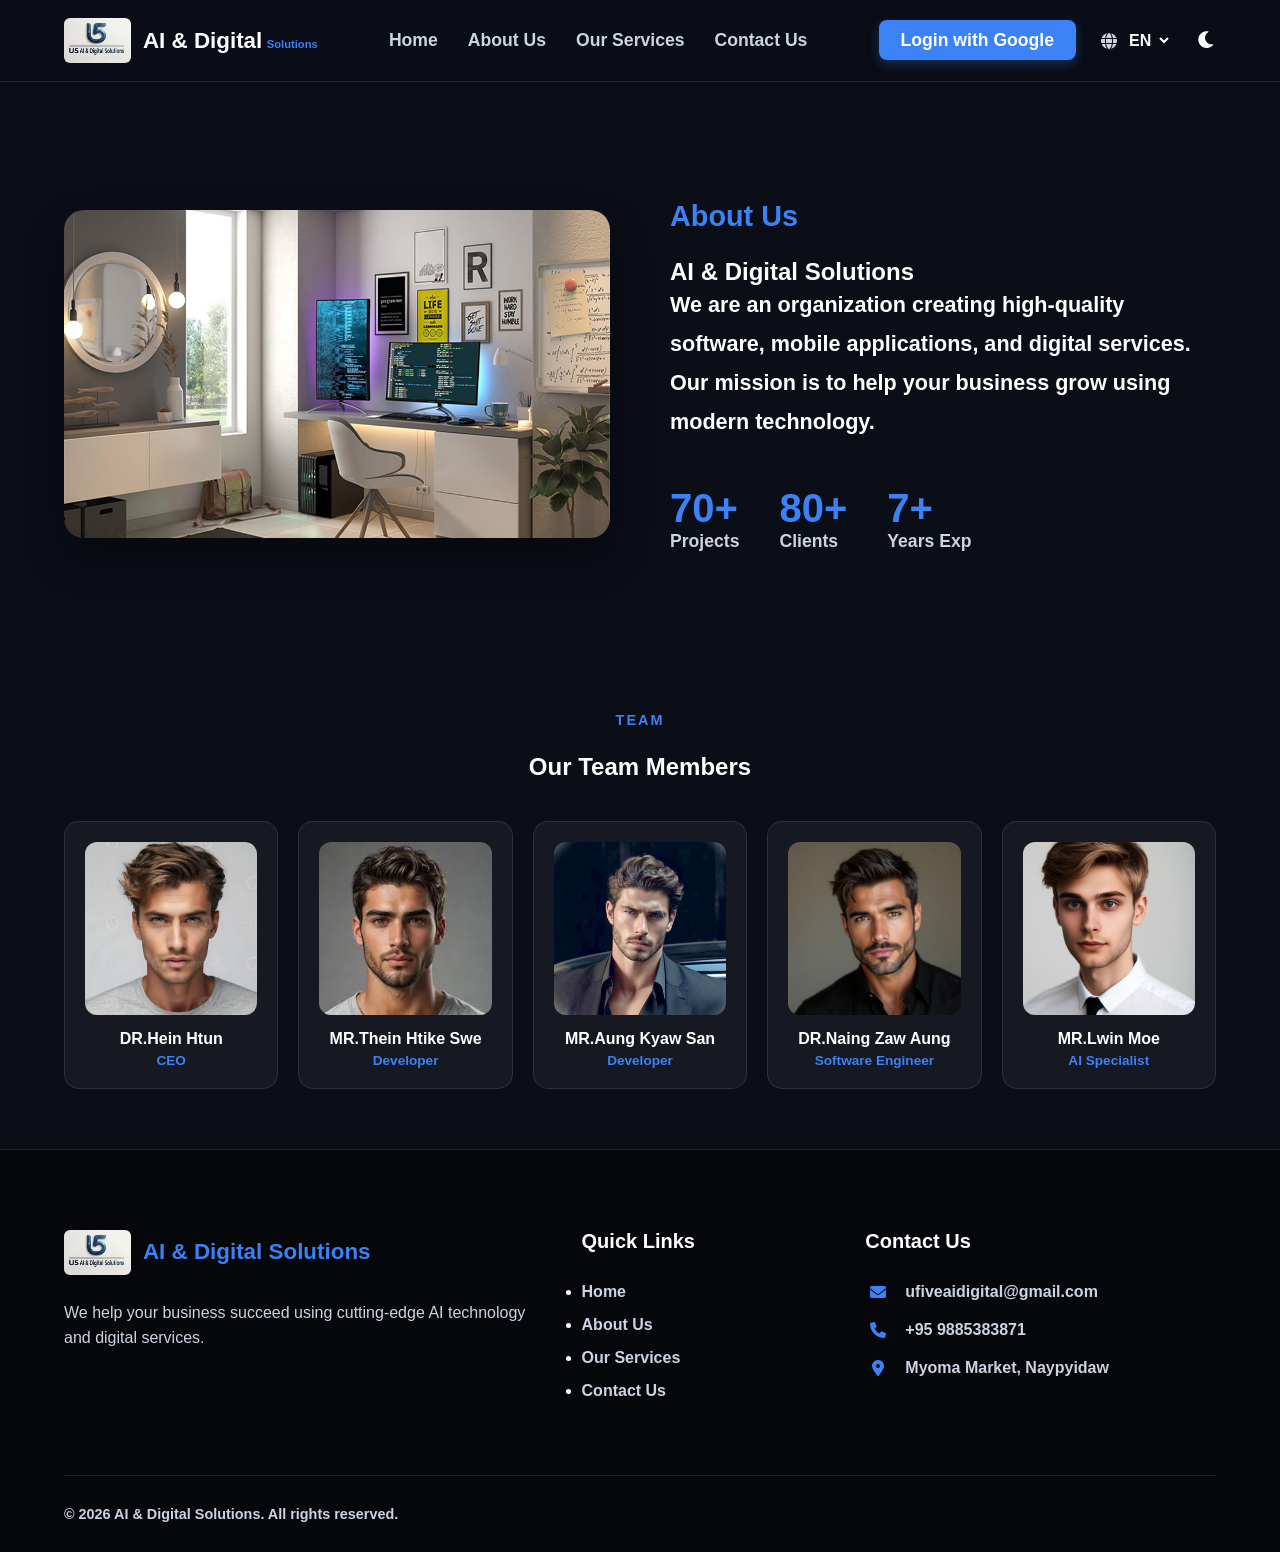
==== commit a0c0e94b: "Mongodb Update" ====
--- a/frontend/about.html
+++ b/frontend/about.html
@@ -156,7 +156,7 @@
             </div>
             <div class="footer-contact">
                 <h3 data-key="footer-contact-title">Contact Us</h3>
-                <div class="contact-item"><i class="fas fa-envelope"></i> <span>makerplay169@gmail.com</span></div>
+                <div class="contact-item"><i class="fas fa-envelope"></i> <span>ufiveaidigital@gmail.com</span></div>
                 <div class="contact-item"><i class="fas fa-phone"></i> <span>+95 9885383871</span></div>
                 <div class="contact-item"><i class="fas fa-location-dot"></i><span data-key="footer-location">Myoma
                         Market, Naypyidaw</span></div>
--- a/frontend/style.css
+++ b/frontend/style.css
@@ -9,6 +9,7 @@
     --text-dim: #cbd5e1;
     --glass-border: rgba(255, 255, 255, 0.1);
     --hero-overlay: linear-gradient(135deg, rgba(11, 13, 23, 0.6) 0%, rgba(11, 13, 23, 0.9) 100%);
+    --footer-bg: #05070a;
 }
 
 [data-theme="light"] {
@@ -19,6 +20,7 @@
     --text-dim: #475569;
     --glass-border: rgba(15, 23, 42, 0.1);
     --hero-overlay: linear-gradient(135deg, rgba(248, 250, 252, 0.7) 0%, rgba(248, 250, 252, 0.9) 100%);
+    --footer-bg: #e2e8f0;
 }
 
 * {
@@ -177,6 +179,8 @@
     font-size: clamp(2.5rem, 5vw, 3.5rem);
     font-weight: 800;
     line-height: 1.1;
+    color: var(--text-color);
+    /* ဒီနေရာလေးမှာ Theme အလိုက်ပြောင်းဖို့ အသစ်ထည့်ထားပါတယ် */
 }
 
 .highlight {
@@ -301,6 +305,17 @@
 }
 
 /* --- ၅။ System Status --- */
+
+/* ဒီအောက်က စာကြောင်း ၃ ကြောင်းကို အသစ်ဝင်ထည့်ပေးပါ */
+.system-status {
+    color: var(--text-color);
+    font-weight: bold;
+    /* စာသားကို Bold တင်ရန် */
+    font-size: 1.1rem;
+    /* စာလုံးအရွယ်အစားကို နည်းနည်းကြီးရန် */
+}
+
+/* အောက်က dot နဲ့ pulse ကတော့ မင်းမူလရေးထားတဲ့အတိုင်း အတူတူပါပဲ */
 .system-status .dot {
     height: 10px;
     width: 10px;
@@ -394,10 +409,9 @@
 
 /* --- ၇။ Footer Styling --- */
 .footer {
-    background-color: #05070a;
+    background-color: var(--footer-bg);
     padding: 80px 5% 30px 5%;
     border-top: 1px solid var(--glass-border);
-    margin-top: 50px;
 }
 
 .footer-container {
@@ -564,7 +578,7 @@
 .member-info h3 {
     font-size: 1rem;
     margin-bottom: 5px;
-    color: #ffffff;
+    color: var(--text-color);
     /* နာမည်ကို အဖြူရောင်ထားသည် */
 }
 
@@ -728,96 +742,71 @@
     margin: 0 auto;
 }
 
-/* Card နှစ်ခုလုံးကို အမည်းရောင်ပြောင်းပြီး Border လေးထည့်ထားပါတယ် */
-/* --- Contact Page Styles --- */
-
-/* ၁။ ပုံမှန် (Day Mode) အတွက် - Card များကို အဖြူရောင်ထားခြင်း */
+/* ၁။ ပုံမှန် (Day/Light Mode) အတွက် အခြေခံ Card */
 .contact-form-section,
 .contact-info-section {
     flex: 1;
     min-width: 300px;
     padding: 30px;
-    background-color: #ffffff;
-    /* Day mode မှာ အဖြူရောင် */
-    border: 1px solid #eeeeee;
+    background-color: var(--card-bg);
+    /* Theme အလိုက် အလိုအလျောက် ပြောင်းမည် */
+    border: 1px solid var(--glass-border);
     border-radius: 15px;
     box-shadow: 0 5px 15px rgba(0, 0, 0, 0.05);
-    color: #000000;
-    /* စာသားကို အမည်းရောင်ထားပါ */
-}
-
-/* Day Mode မှာ Label နှင့် Header အရောင်များ */
+}
+
+/* ခေါင်းစဉ်အရောင်များ (Theme အလိုက် ပြောင်းမည်) */
 .contact-form-section h2,
-.contact-info-section h2,
+.contact-info-section h2 {
+    color: var(--text-color);
+    margin-bottom: 20px;
+}
+
+.input-group {
+    margin-bottom: 20px;
+}
+
 .input-group label {
-    color: #333333;
-}
-
-/* Day Mode မှာ Input Box များ */
+    display: block;
+    margin-bottom: 8px;
+    font-weight: bold;
+    color: var(--text-dim);
+    /* Theme အလိုက် အလိုအလျောက် ပြောင်းမည် */
+}
+
+/* --- Input Box များ (Light Mode တွင် အမည်းရောင်၊ Dark Mode တွင် အဖြူရောင်) --- */
 .input-group input,
 .input-group textarea {
     width: 100%;
     padding: 12px;
-    border: 1px solid #ddd;
     border-radius: 8px;
+    font-family: inherit;
+    outline: none;
+    /* Day Mode အခြေခံ (Light mode) */
+    border: 1px solid #cccccc;
     background: #ffffff;
     color: #000000;
-}
-
-/* ၂။ Dark Mode ပြောင်းလိုက်လျှင် - Card များကို အမည်းရောင် ပြောင်းလဲခြင်း */
-[data-theme="dark"] .contact-form-section,
-[data-theme="dark"] .contact-info-section {
-    background-color: #000000;
-    /* Dark mode မှာ အမည်းရောင် */
-    border: 1px solid rgba(255, 255, 255, 0.1);
-    color: #ffffff;
-}
-
-[data-theme="dark"] .contact-form-section h2,
-[data-theme="dark"] .contact-info-section h2,
-[data-theme="dark"] .input-group label {
-    color: #ffffff;
-}
-
+    /* Day mode တွင် စာသား အမည်းရောင် */
+    transition: 0.3s;
+}
+
+/* Input Focus ဖြစ်ချိန် */
+.input-group input:focus,
+.input-group textarea:focus {
+    border-color: #007bff;
+    box-shadow: 0 0 5px rgba(0, 123, 255, 0.3);
+}
+
+/* --- ၂။ Dark Mode ပြောင်းလိုက်လျှင် Input များ ပြောင်းလဲခြင်း --- */
 [data-theme="dark"] .input-group input,
 [data-theme="dark"] .input-group textarea {
     background: rgba(255, 255, 255, 0.05);
     border: 1px solid rgba(255, 255, 255, 0.2);
     color: #ffffff;
-}
-
-.input-group {
-    margin-bottom: 20px;
-}
-
-.input-group label {
-    display: block;
-    margin-bottom: 8px;
-    font-weight: bold;
-    color: #cccccc;
-    /* Label စာသားကို ခဲရောင်ဖျော့ဖျော့ပြောင်းခြင်း */
-}
-
-/* Input Box တွေထဲမှာ စာရိုက်ရင် မြင်ရအောင် အရောင်ညှိခြင်း */
-.input-group input,
-.input-group textarea {
-    width: 100%;
-    padding: 12px;
-    border: 1px solid rgba(255, 255, 255, 0.2);
-    border-radius: 8px;
-    background: rgba(255, 255, 255, 0.05);
-    /* Input ထဲကို မှောင်မှောင်လေးဖြစ်စေရန် */
-    color: #ffffff;
-    font-family: inherit;
-    outline: none;
-}
-
-.input-group input:focus,
-.input-group textarea:focus {
-    border-color: #007bff;
-    /* Focus ဖြစ်ရင် အပြာရောင်လင်းစေရန် */
-}
-
+    /* Dark mode တွင် စာသား အဖြူရောင် */
+}
+
+/* Button */
 .btn-submit {
     padding: 12px 25px;
     background: #007bff;
@@ -828,13 +817,13 @@
     font-size: 1rem;
     transition: 0.3s;
     width: 100%;
-    /* ခလုတ်ကို အပြည့်ဆွဲဆန့်ထားခြင်း */
 }
 
 .btn-submit:hover {
     background: #0056b3;
 }
 
+/* --- Contact Information (Address, Phone, Email) --- */
 .info-item {
     display: flex;
     align-items: center;
@@ -850,28 +839,31 @@
 
 .info-item h4 {
     margin: 0;
-    color: #ffffff;
+    color: var(--text-color);
+    /* Theme အလိုက် အလိုအလျောက် ပြောင်းမည် */
 }
 
 .info-item p {
     margin: 0;
-    color: #aaaaaa;
-}
-
+    color: var(--text-dim);
+    /* Theme အလိုက် အလိုအလျောက် ပြောင်းမည် */
+}
+
+/* Map */
 .map-container {
     margin-top: 30px;
     height: 250px;
     border-radius: 10px;
     overflow: hidden;
-    border: 1px solid rgba(255, 255, 255, 0.1);
+    border: 1px solid var(--glass-border);
 }
 
 .map-container iframe {
     width: 100%;
     height: 100%;
-
-}
-
+}
+
+/* Responsive */
 @media (max-width: 768px) {
     .contact-wrapper {
         flex-direction: column;
@@ -886,20 +878,17 @@
 .contact-header-text h2 {
     font-size: 2.2rem;
     color: var(--text-color);
+    /* Theme အလိုက် အလိုအလျောက် ပြောင်းမည် */
     margin-bottom: 10px;
 }
 
 .contact-header-text p {
     font-size: 1.2rem;
     color: #007bff;
-    /* အပြာရောင်လေးနဲ့ ပေါ်လွင်အောင် ထားခြင်း */
     font-weight: 500;
-}
-
-/* Dark mode မှာ စာသားအရောင် မပျောက်အောင် ညှိခြင်း */
-[data-theme="dark"] .contact-header-text h2 {
-    color: #ffffff;
-}
+} 
+
+/* ------------------------------------------------ */
 
 /* Modal Background */
 .modal {
@@ -958,4 +947,68 @@
     margin-top: 25px;
     display: flex;
     justify-content: center;
+}
+
+/* System Status & Active Users Container */
+.system-status-container {
+    display: flex;
+    align-items: center;
+    gap: 20px;
+    /* Status နဲ့ Active Now ကြား အကွာအဝေး */
+    margin-top: 15px;
+    font-size: 14px;
+    color: #e0e0e0;
+}
+
+.status-item {
+    display: flex;
+    align-items: center;
+    gap: 8px;
+}
+
+/* System Status Dot (ဥပမာ အပြာ သို့မဟုတ် အစိမ်း) */
+.status-dot {
+    width: 8px;
+    height: 8px;
+    background-color: #007bff;
+    border-radius: 50%;
+}
+
+/* --- Active Users အပိုင်း --- */
+
+/* ဒီ Class လေးကို အသစ်ထည့်ပေးပါ */
+.active-users-item {
+    color: var(--text-color);
+    font-weight: bold;
+    /* စာသားကို Bold တင်ရန် */
+    font-size: 1.1rem;
+    /* စာလုံးအရွယ်အစားကို System Status နဲ့ တူအောင် ညှိရန် */
+}
+
+/* Active Users Blinking Dot (အစိမ်းရောင်) */
+.blink-green-dot {
+    width: 8px;
+    height: 8px;
+    background-color: #00ff00;
+    border-radius: 50%;
+    box-shadow: 0 0 8px #00ff00;
+    animation: blinker 1.5s cubic-bezier(0.5, 0, 1, 1) infinite alternate;
+}
+
+@keyframes blinker {
+    0% {
+        opacity: 1;
+        transform: scale(1);
+    }
+
+    100% {
+        opacity: 0.3;
+        transform: scale(0.8);
+    }
+}
+
+#active-user-count {
+    font-weight: bold;
+    color: var(--text-color);
+    /* အရင်က #00ff00 (အစိမ်းရောင်) အစား Theme အလိုက်ပြောင်းရန် ပြင်ထားသည် */
 }
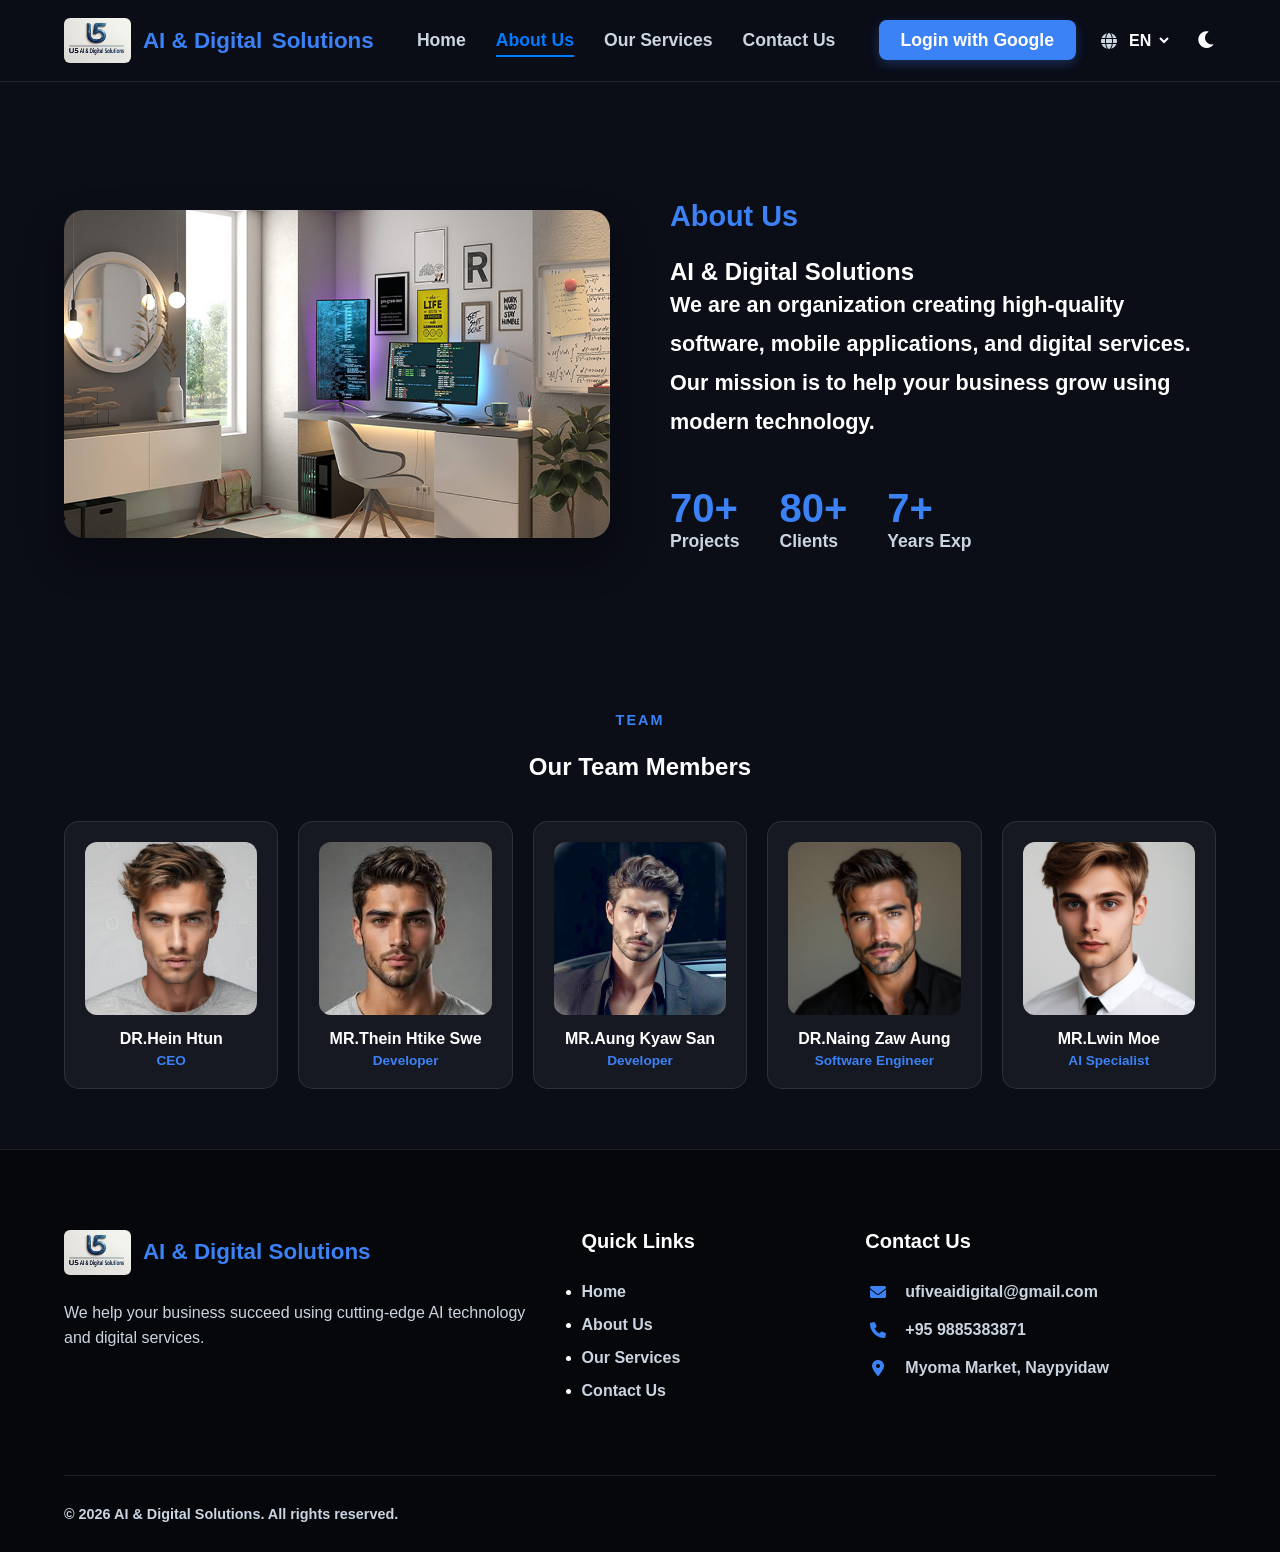
==== commit b4942ba1: "Navbar Update" ====
--- a/frontend/about.html
+++ b/frontend/about.html
@@ -28,7 +28,7 @@
 
         <ul class="nav-links">
             <li><a href="index.html" data-key="nav-home">Home</a></li>
-            <li><a href="about.html" data-key="nav-about">About Us</a></li>
+            <li><a href="about.html" data-key="nav-about" class="active">About Us</a></li>
             <li><a href="services.html" data-key="nav-services">Our Services</a></li>
             <!-- <li><a href="#" data-key="nav-portfolio">Our Portfolio</a></li> -->
             <li><a href="contact.html" data-key="nav-contact">Contact Us</a></li>
--- a/frontend/style.css
+++ b/frontend/style.css
@@ -68,15 +68,20 @@
 
 .brand-name {
     font-size: 1.4rem;
-    /* စာလုံးကြီးပေးထားသည် */
+    /* Footer အတိုင်း 1.4rem သို့ ပြောင်းလဲ */
+    color: var(--primary-blue);
+    /* Footer အတိုင်း အပြာရောင်သို့ ပြောင်းလဲ */
     font-weight: 800;
-    /* Extra Bold */
 }
 
 .brand-tagline {
-    font-size: 0.7rem;
-    color: var(--primary-blue);
+    font-size: 1.4rem;
+    /* Brand Name နဲ့ အရွယ်အစား တူအောင် 1.4rem ထား */
+    color: var(--primary-blue);
+    /* အပြာရောင်အတိုင်း ထားရှိ */
     font-weight: 800;
+    margin-left: 5px;
+    /* စာလုံးနှစ်စုကြား နည်းနည်း ခွာချင်ရင် သုံးရန် (မလိုရင် ဖြုတ်နိုင်သည်) */
 }
 
 .nav-links {
@@ -140,6 +145,13 @@
     cursor: pointer;
     font-weight: 700;
     outline: none;
+}
+
+#lang-switch option {
+    background-color: var(--bg-color);
+    /* Theme အလိုက် နောက်ခံပြောင်းမည် */
+    color: var(--text-color);
+    /* Theme အလိုက် စာလုံးအရောင်ပြောင်းမည် */
 }
 
 #theme-toggle {
@@ -886,7 +898,7 @@
     font-size: 1.2rem;
     color: #007bff;
     font-weight: 500;
-} 
+}
 
 /* ------------------------------------------------ */
 
